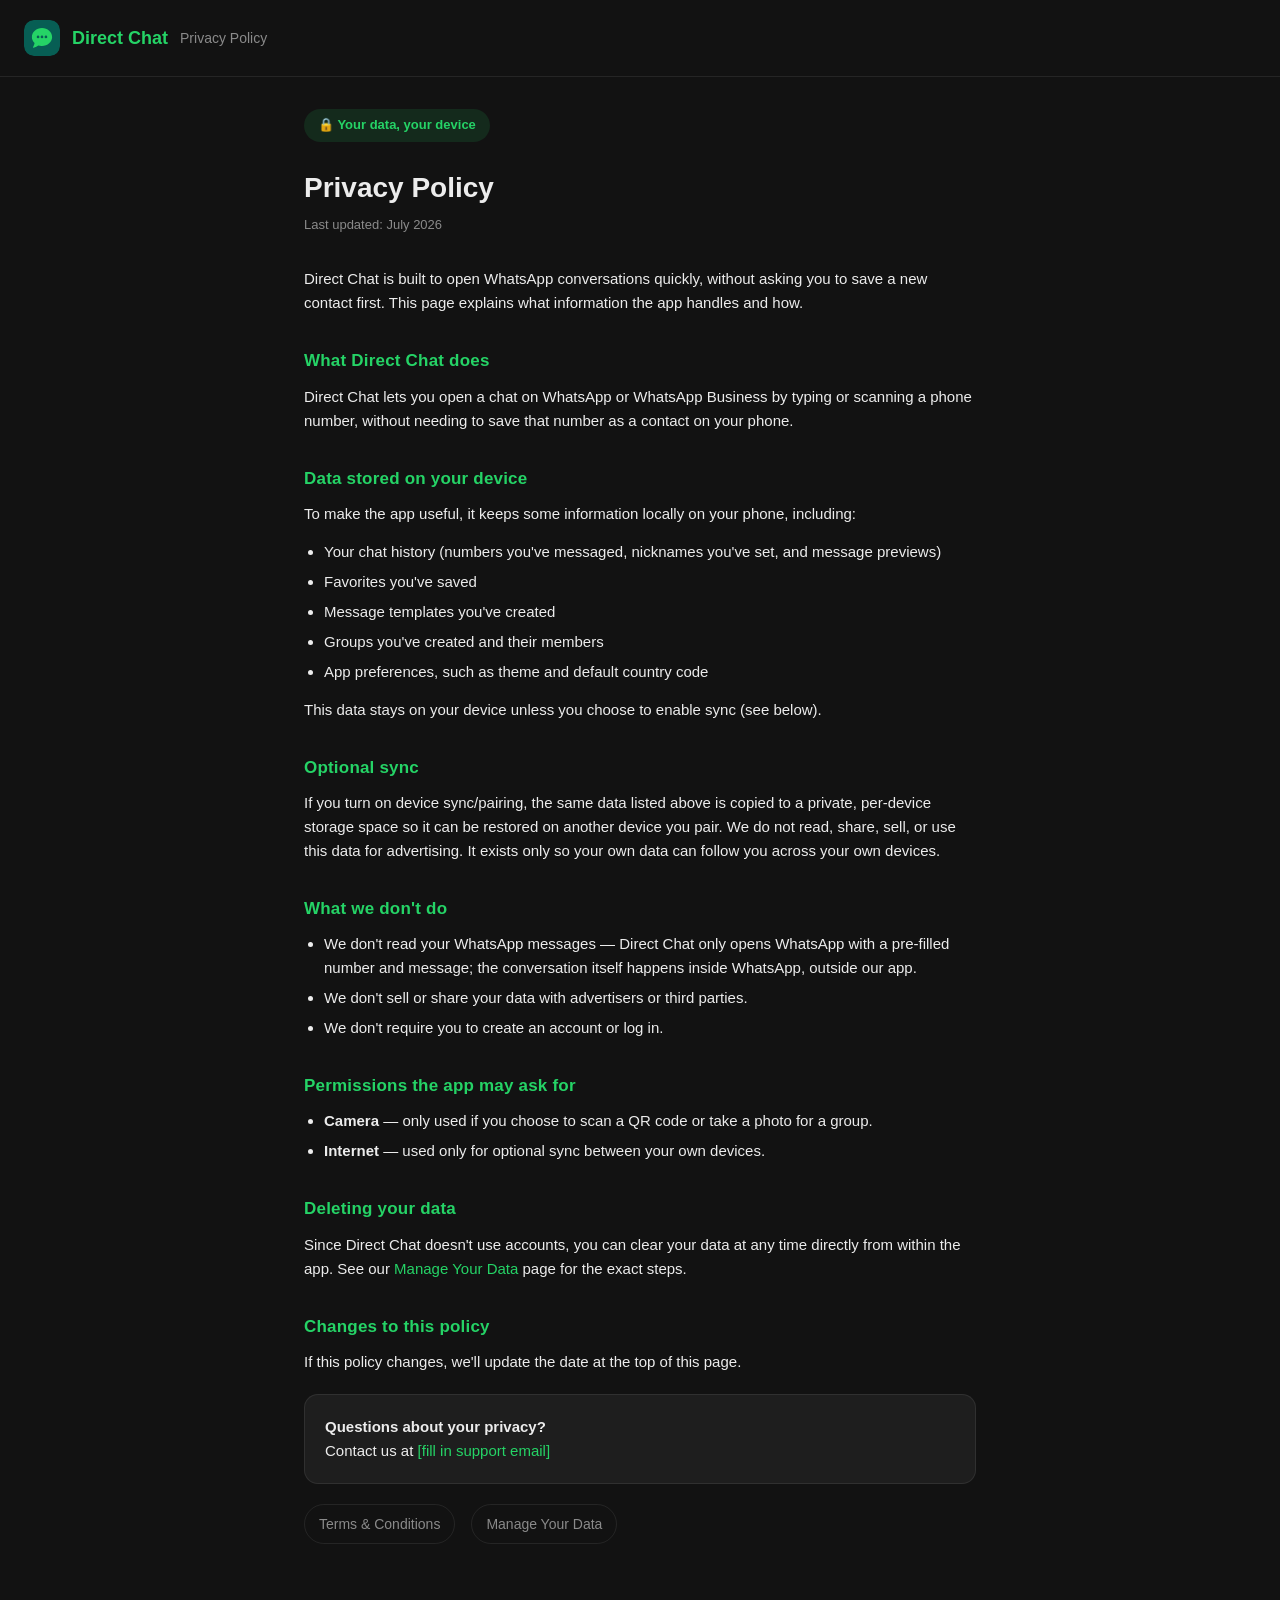
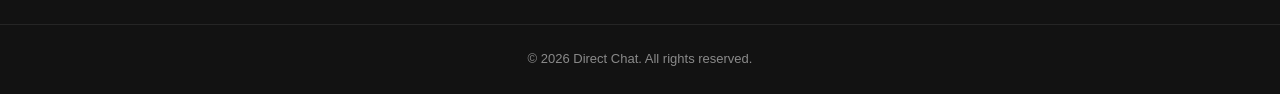
==== privacy-policy.html @ 0072a476 "add files of direct app documetation files" ====
<!DOCTYPE html>
<html lang="en">
<head>
<meta charset="UTF-8">
<meta name="viewport" content="width=device-width, initial-scale=1.0">
<title>Privacy Policy — Direct Chat</title>
<link rel="icon" type="image/svg+xml" href="assets/icon.svg">
<link rel="stylesheet" href="assets/style.css">
</head>
<body>

<div class="appbar">
  <img src="assets/icon.svg" alt="Direct Chat icon">
  <span class="name">Direct Chat</span>
  <span class="sep">Privacy Policy</span>
</div>

<main>
  <span class="pill">🔒 Your data, your device</span>
  <h1>Privacy Policy</h1>
  <p class="updated">Last updated: July 2026</p>

  <p>Direct Chat is built to open WhatsApp conversations quickly, without asking you to save a new contact first. This page explains what information the app handles and how.</p>

  <h2>What Direct Chat does</h2>
  <p>Direct Chat lets you open a chat on WhatsApp or WhatsApp Business by typing or scanning a phone number, without needing to save that number as a contact on your phone.</p>

  <h2>Data stored on your device</h2>
  <p>To make the app useful, it keeps some information locally on your phone, including:</p>
  <ul>
    <li>Your chat history (numbers you've messaged, nicknames you've set, and message previews)</li>
    <li>Favorites you've saved</li>
    <li>Message templates you've created</li>
    <li>Groups you've created and their members</li>
    <li>App preferences, such as theme and default country code</li>
  </ul>
  <p>This data stays on your device unless you choose to enable sync (see below).</p>

  <h2>Optional sync</h2>
  <p>If you turn on device sync/pairing, the same data listed above is copied to a private, per-device storage space so it can be restored on another device you pair. We do not read, share, sell, or use this data for advertising. It exists only so your own data can follow you across your own devices.</p>

  <h2>What we don't do</h2>
  <ul>
    <li>We don't read your WhatsApp messages — Direct Chat only opens WhatsApp with a pre-filled number and message; the conversation itself happens inside WhatsApp, outside our app.</li>
    <li>We don't sell or share your data with advertisers or third parties.</li>
    <li>We don't require you to create an account or log in.</li>
  </ul>

  <h2>Permissions the app may ask for</h2>
  <ul>
    <li><strong>Camera</strong> — only used if you choose to scan a QR code or take a photo for a group.</li>
    <li><strong>Internet</strong> — used only for optional sync between your own devices.</li>
  </ul>

  <h2>Deleting your data</h2>
  <p>Since Direct Chat doesn't use accounts, you can clear your data at any time directly from within the app. See our <a href="manage-data.html">Manage Your Data</a> page for the exact steps.</p>

  <h2>Changes to this policy</h2>
  <p>If this policy changes, we'll update the date at the top of this page.</p>

  <div class="card">
    <p><strong>Questions about your privacy?</strong><br>
    Contact us at <a href="mailto:">[fill in support email]</a></p>
  </div>

  <div class="nav-links">
    <a href="terms-and-conditions.html">Terms &amp; Conditions</a>
    <a href="manage-data.html">Manage Your Data</a>
  </div>
</main>

<footer>
  © 2026 Direct Chat. All rights reserved.
</footer>

</body>
</html>
---- assets/style.css ----
:root {
  --primary: #075E54;
  --accent: #25D366;
  --bg: #121212;
  --card: #1E1E1E;
  --text: #ECECEC;
  --text-secondary: #8A8A8A;
  --divider: rgba(255, 255, 255, 0.08);
  --danger: #E53935;
}

* { box-sizing: border-box; }

html, body {
  margin: 0;
  padding: 0;
  background: var(--bg);
  color: var(--text);
  font-family: -apple-system, BlinkMacSystemFont, "Segoe UI", Roboto, Helvetica, Arial, sans-serif;
  line-height: 1.6;
}

.appbar {
  display: flex;
  align-items: center;
  gap: 12px;
  padding: 20px 24px;
  border-bottom: 1px solid var(--divider);
  position: sticky;
  top: 0;
  background: var(--bg);
  z-index: 10;
}

.appbar img {
  width: 36px;
  height: 36px;
  border-radius: 10px;
}

.appbar .name {
  font-weight: 700;
  font-size: 18px;
  color: var(--accent);
}

.appbar .sep {
  color: var(--text-secondary);
  font-weight: 400;
  font-size: 14px;
}

main {
  max-width: 720px;
  margin: 0 auto;
  padding: 32px 24px 80px;
}

h1 {
  font-size: 28px;
  font-weight: 800;
  margin: 0 0 4px;
  color: var(--text);
}

.updated {
  color: var(--text-secondary);
  font-size: 13px;
  margin-bottom: 32px;
}

h2 {
  font-size: 17px;
  font-weight: 700;
  color: var(--accent);
  margin: 32px 0 10px;
  letter-spacing: 0.2px;
}

p, li {
  color: var(--text);
  font-size: 15px;
}

p {
  margin: 0 0 14px;
}

ul {
  margin: 0 0 14px;
  padding-left: 20px;
}

li {
  margin-bottom: 6px;
}

.card {
  background: var(--card);
  border-radius: 14px;
  padding: 20px;
  margin: 20px 0;
  border: 1px solid var(--divider);
}

.card p:last-child { margin-bottom: 0; }

a {
  color: var(--accent);
  text-decoration: none;
}

a:hover { text-decoration: underline; }

.pill {
  display: inline-flex;
  align-items: center;
  gap: 6px;
  background: rgba(37, 211, 102, 0.12);
  color: var(--accent);
  border-radius: 20px;
  padding: 6px 14px;
  font-size: 13px;
  font-weight: 600;
  margin-bottom: 24px;
}

.nav-links {
  display: flex;
  gap: 16px;
  margin-top: 8px;
  flex-wrap: wrap;
}

.nav-links a {
  font-size: 14px;
  color: var(--text-secondary);
  border: 1px solid var(--divider);
  padding: 8px 14px;
  border-radius: 20px;
}

.nav-links a:hover {
  color: var(--accent);
  border-color: var(--accent);
  text-decoration: none;
}

.danger-box {
  background: rgba(229, 57, 53, 0.1);
  border: 1px solid rgba(229, 57, 53, 0.3);
  border-radius: 14px;
  padding: 18px 20px;
  margin: 20px 0;
}

.danger-box h2 {
  color: var(--danger);
  margin-top: 0;
}

.danger-box p { margin-bottom: 8px; }

label {
  display: block;
  font-size: 13px;
  font-weight: 600;
  color: var(--text-secondary);
  margin-bottom: 6px;
}

input, textarea {
  width: 100%;
  background: var(--card);
  border: 1px solid var(--divider);
  border-radius: 10px;
  padding: 12px 14px;
  color: var(--text);
  font-size: 14px;
  margin-bottom: 16px;
  font-family: inherit;
}

input:focus, textarea:focus {
  outline: none;
  border-color: var(--accent);
}

button, .btn {
  display: inline-block;
  background: var(--accent);
  color: #ffffff;
  border: none;
  border-radius: 24px;
  padding: 13px 26px;
  font-size: 15px;
  font-weight: 700;
  cursor: pointer;
}

button:hover, .btn:hover {
  opacity: 0.92;
  text-decoration: none;
}

.btn-outline {
  background: transparent;
  border: 1.5px solid var(--danger);
  color: var(--danger);
}

footer {
  text-align: center;
  padding: 24px;
  color: var(--text-secondary);
  font-size: 13px;
  border-top: 1px solid var(--divider);
}

.step {
  display: flex;
  gap: 14px;
  margin-bottom: 18px;
}

.step-num {
  flex-shrink: 0;
  width: 28px;
  height: 28px;
  border-radius: 50%;
  background: var(--primary);
  color: #fff;
  display: flex;
  align-items: center;
  justify-content: center;
  font-size: 13px;
  font-weight: 700;
}

.step p { margin: 0; }
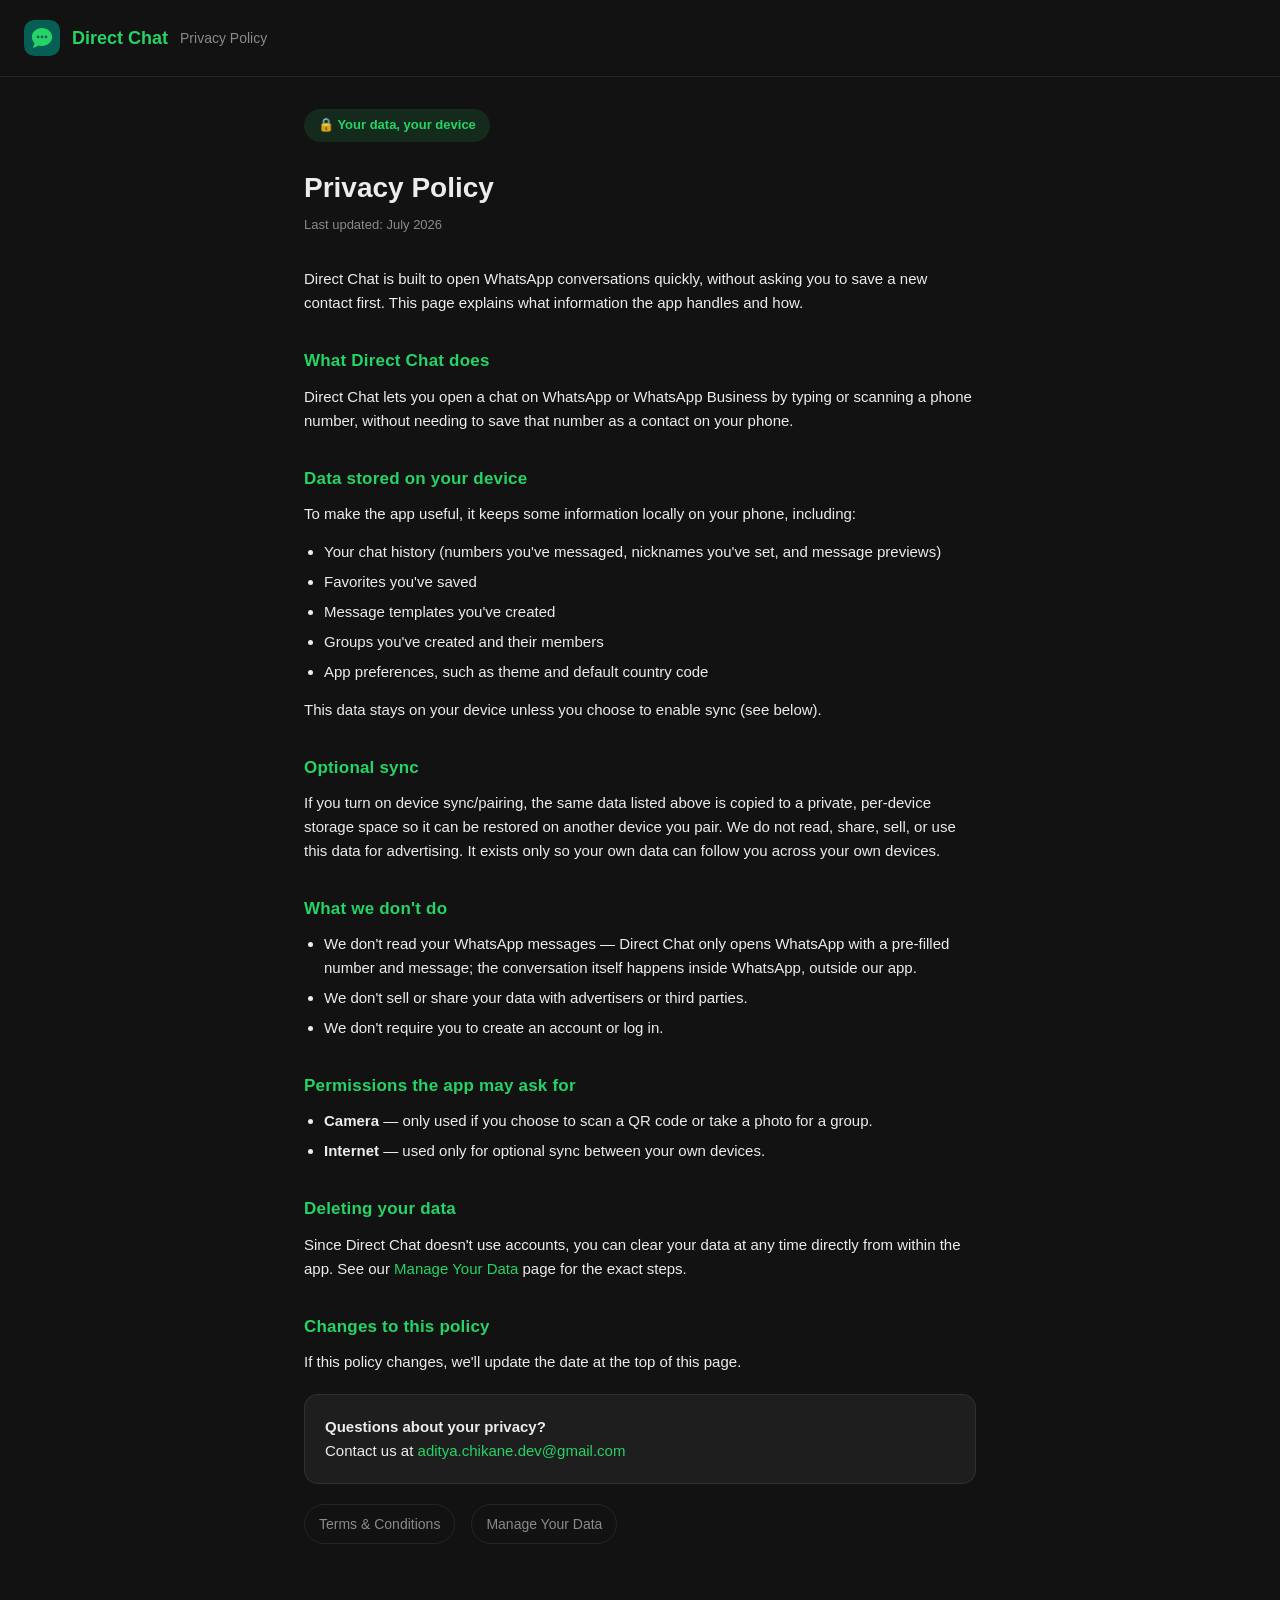
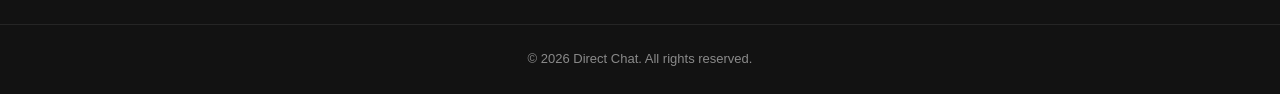
==== commit c3d30bf2: "Update support email in privacy policy" ====
--- a/privacy-policy.html
+++ b/privacy-policy.html
@@ -60,7 +60,7 @@
 
   <div class="card">
     <p><strong>Questions about your privacy?</strong><br>
-    Contact us at <a href="mailto:">[fill in support email]</a></p>
+    Contact us at <a href="mailto:">aditya.chikane.dev@gmail.com</a></p>
   </div>
 
   <div class="nav-links">
